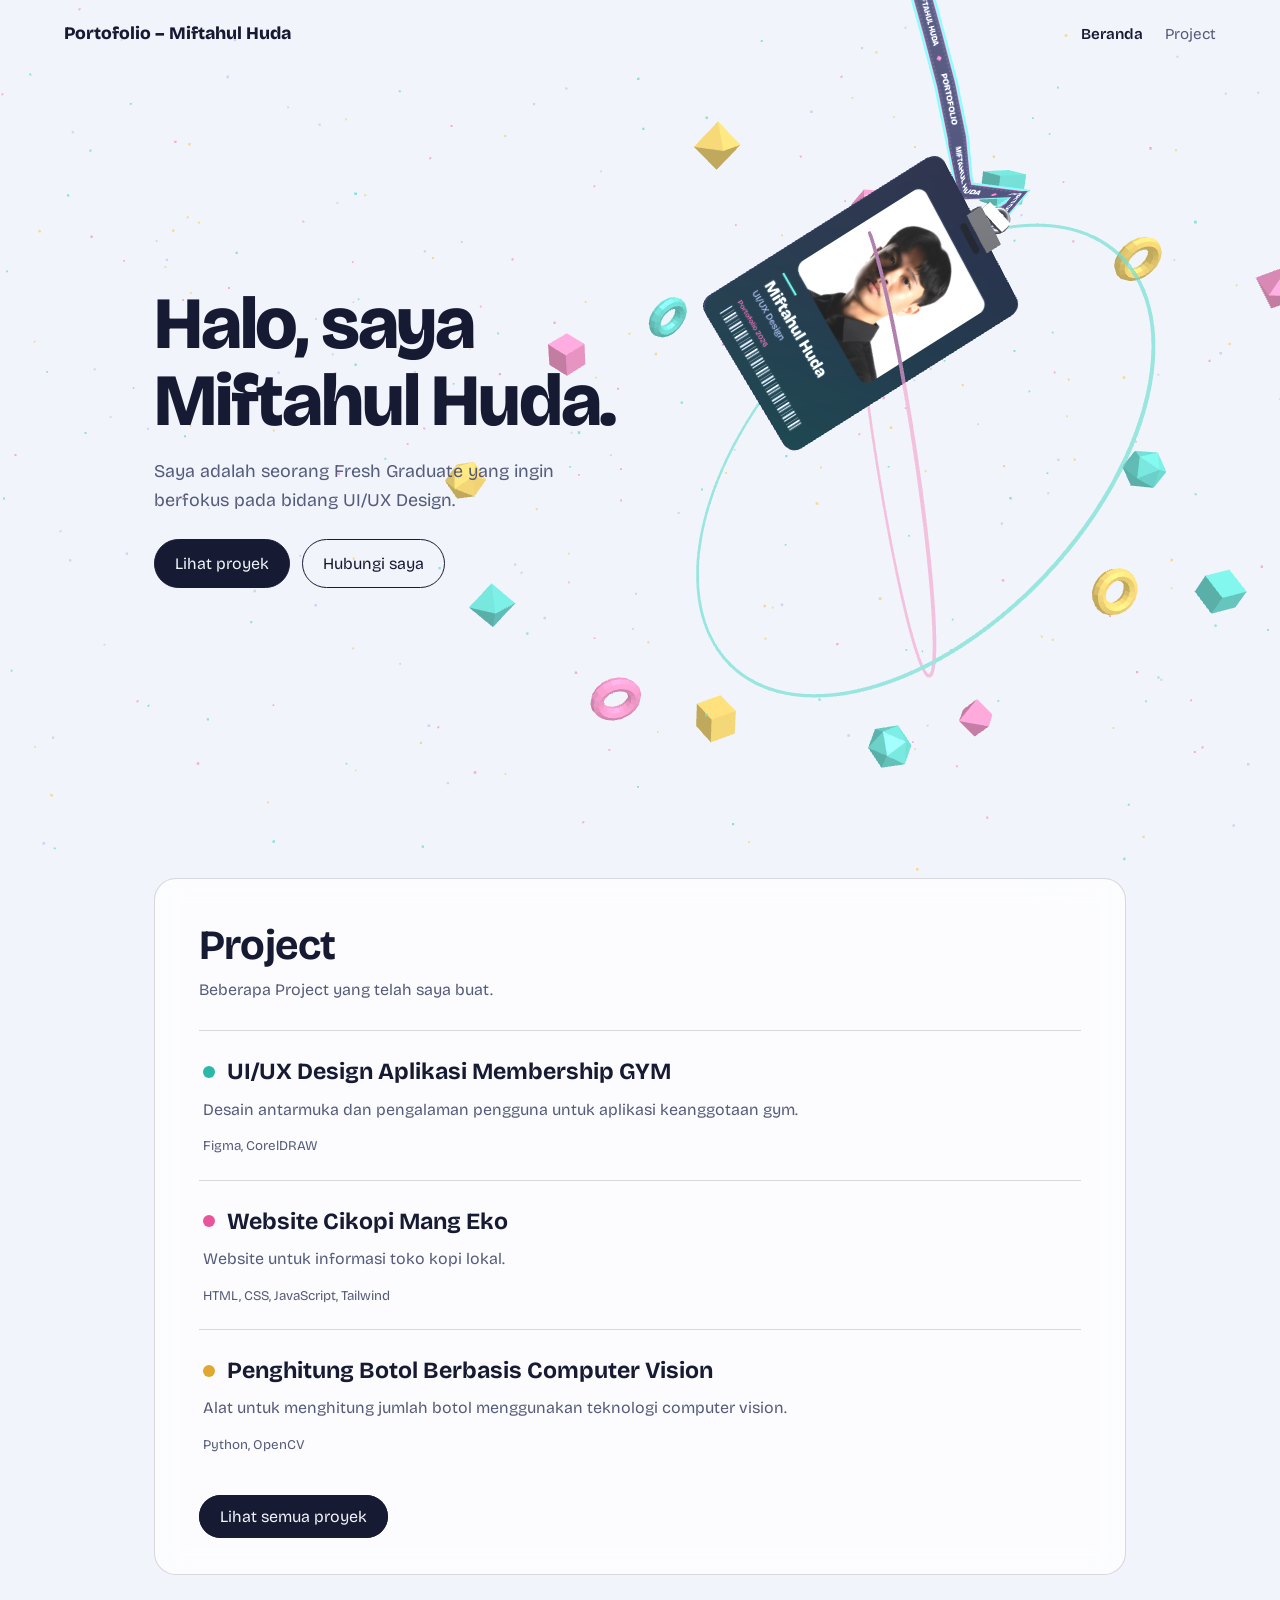
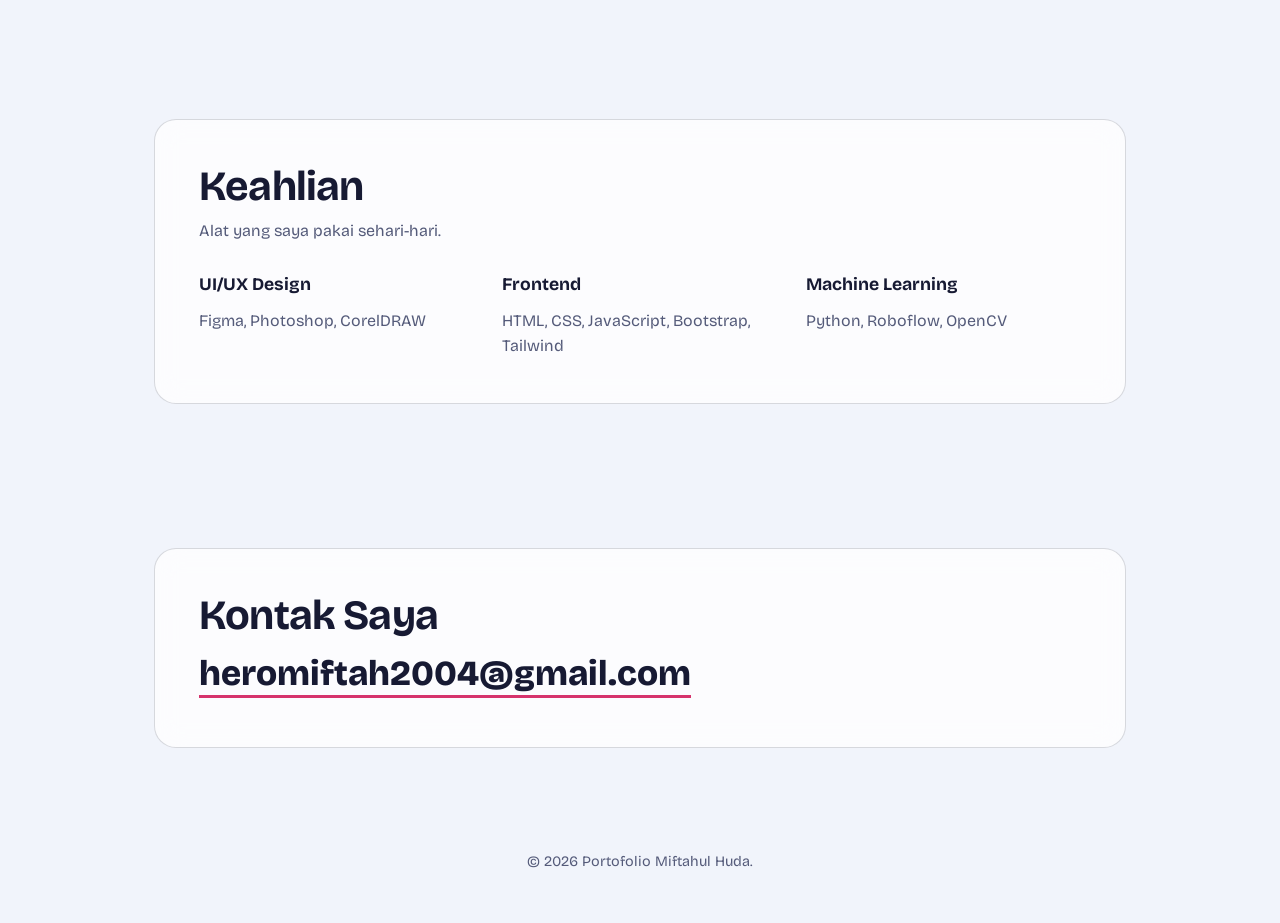
==== index.html @ 286add43 "Upload Project File Portofolio" ====
<!DOCTYPE html>
<html lang="id">
<head>
<meta charset="utf-8">
<meta name="viewport" content="width=device-width, initial-scale=1, viewport-fit=cover">
<title data-profile-title>Portofolio – Miftahul Huda</title>
<link rel="icon" href="assets/icons/favicon.svg" type="image/svg+xml">
<link rel="preconnect" href="https://fonts.googleapis.com">
<link href="https://fonts.googleapis.com/css2?family=Bricolage+Grotesque:opsz,wght@12..96,400;12..96,500;12..96,800&display=swap" rel="stylesheet">
<link rel="stylesheet" href="css/style.css">
</head>
<body>
<canvas id="gl" aria-hidden="true"></canvas>
<header>
  <b>Portofolio – <span data-profile-name>Miftahul Huda</span></b>
  <nav>
    <a href="index.html" aria-current="page">Beranda</a>
    <a href="projects.html">Project</a>
  </nav>
</header>
<main>
  <div class="wrap hero">
    <div>
      <h1 id="h1">Halo, saya Miftahul Huda.</h1>
      <p>Saya adalah seorang Fresh Graduate yang ingin berfokus pada bidang UI/UX Design.</p>
      <div class="btns">
        <a class="btn p" href="#proyek">Lihat proyek</a>
        <a class="btn" href="#kontak">Hubungi saya</a>
      </div>
    </div>
  </div>

  <section id="proyek"><div class="wrap"><div class="panel">
    <h2>Project</h2>
    <p class="sub">Beberapa Project yang telah saya buat.</p>
    <div class="proj" style="--c:#2bb8a8"><h3>UI/UX Design Aplikasi Membership GYM</h3><p>Desain antarmuka dan pengalaman pengguna untuk aplikasi keanggotaan gym.</p><small>Figma, CorelDRAW</small></div>
    <div class="proj" style="--c:#e8559a"><h3>Website Cikopi Mang Eko</h3><p>Website untuk informasi toko kopi lokal.</p><small>HTML, CSS, JavaScript, Tailwind</small></div>
    <div class="proj" style="--c:#e0a82e"><h3>Penghitung Botol Berbasis Computer Vision</h3><p>Alat untuk menghitung jumlah botol menggunakan teknologi computer vision.</p><small>Python, OpenCV</small></div>
    <div class="more"><a class="btn p" href="projects.html">Lihat semua proyek</a></div>
  </div></div></section>

  <section id="keahlian"><div class="wrap"><div class="panel">
    <h2>Keahlian</h2>
    <p class="sub">Alat yang saya pakai sehari-hari.</p>
    <div class="cols">
      <div><h3>UI/UX Design</h3><p>Figma, Photoshop, CorelDRAW</p></div>
      <div><h3>Frontend</h3><p>HTML, CSS, JavaScript, Bootstrap, Tailwind</p></div>
      <div><h3>Machine Learning</h3><p>Python, Roboflow, OpenCV</p></div>
    </div>
  </div></div></section>

  <section id="kontak"><div class="wrap"><div class="panel">
    <h2>Kontak Saya</h2>
    <!-- <p class="sub">Punya proyek atau ide? Kirim email, saya balas dalam 1–2 hari kerja.</p> -->
    <a class="mail" href="mailto:heromiftah2004@gmail.com">heromiftah2004@gmail.com</a>
  </div></div></section>
</main>
<footer>© 2026 Portofolio <span data-profile-name>Miftahul Huda</span>.</footer>

<script src="assets/vendor/three.min.js"></script>
<script src="js/config.js"></script>
<script src="js/setup.js"></script>
<script src="js/card.js"></script>
<script src="js/lanyard.js"></script>
<script src="js/effects.js"></script>
<script src="js/interaction.js"></script>
<script src="js/main.js"></script>
</body>
</html>
---- css/style.css ----
:root{
  --bg:#f1f4fb;--panel:rgba(255,255,255,.74);--tx:#171a33;--mut:#555b7a;--line:rgba(23,26,51,.16);
  --a1:#0e8f86;--a2:#d6336c;--btn:#171a33;--btnt:#f1f4fb;
  box-sizing:border-box;padding-top:env(safe-area-inset-top,0px);padding-bottom:env(safe-area-inset-bottom,0px);color-scheme:light;
}

@media (prefers-color-scheme:dark){:root:not([data-theme="light"]){
  --bg:#0f1224;--panel:rgba(20,24,48,.74);--tx:#e9edfb;--mut:#9aa3c7;--line:rgba(233,237,251,.16);
  --a1:#5ee1d0;--a2:#ff6fb5;--btn:#e9edfb;--btnt:#0f1224;color-scheme:dark}}
:root[data-theme="dark"]{
  --bg:#0f1224;--panel:rgba(20,24,48,.74);--tx:#e9edfb;--mut:#9aa3c7;--line:rgba(233,237,251,.16);
  --a1:#5ee1d0;--a2:#ff6fb5;--btn:#e9edfb;--btnt:#0f1224;color-scheme:dark}

html{
  scroll-padding-top:env(safe-area-inset-top,0px);
  scroll-behavior:smooth
}

*{box-sizing:border-box}

body{
  margin:0;background:var(--bg);
  color:var(--tx);
  font-family:"Bricolage Grotesque",system-ui,-apple-system,"Segoe UI",sans-serif;line-height:1.6;overflow-x:hidden
}

#gl{
  position:fixed;
  inset:0;
  width:100%;
  height:100%;
  z-index:0;
  display:block
}

main,header{
  position:relative;
  z-index:1
}

header{
  display:flex;
  justify-content:space-between;
  align-items:center;
  padding:20px clamp(20px,5vw,64px)
}

header b{
  font-weight:800;
  font-size:1.1rem
}

nav{
  display:flex;
  gap:22px;
  font-size:.95rem
}

nav a[aria-current]{
  color:var(--tx);font-weight:600
}

a{
  color:inherit
}

nav a{
  text-decoration:none;
  color:var(--mut)
}

nav a:hover{
  color:var(--tx)
}

:focus-visible,.btn:focus-within{
  outline:2px solid var(--a1);
  outline-offset:3px
}

.wrap{
  max-width:1100px;
  margin:0 auto;padding:0 clamp(20px,5vw,64px)
}

.hero{
  min-height:82vh;
  display:flex;
  align-items:center
}

.hero>div{
  max-width:min(520px,100%)
}

.hero h1{
  font-size:clamp(2.4rem,6vw,4.6rem);
  line-height:1.04;
  margin:0 0 18px;
  font-weight:800;
  letter-spacing:-.03em;overflow-wrap:anywhere
}

.hero p{
  font-size:1.12rem;
  color:var(--mut);
  max-width:36ch;margin:0 0 24px
}

.btns{
  display:flex;
  gap:12px;
  flex-wrap:wrap
}

.btn{
  padding:11px 20px;border-radius:999px;
  text-decoration:none;
  font:600 1rem inherit;
  font-family:inherit;
  border:1.5px solid var(--tx);
  background:none;color:var(--tx);
  cursor:pointer;transition:transform .2s
}

.btn.p{
  background:var(--btn);
  color:var(--btnt);
  border-color:var(--btn)
}

.btn:hover{
  transform:translateY(-2px)
}

.hint{
  margin-top:26px;font-size:.88rem;color:var(--mut)
}

section{
  padding:72px 0
}

.panel{
  background:var(--panel);
  backdrop-filter:blur(14px);
  -webkit-backdrop-filter:blur(14px);
  border:1px solid var(--line);
  border-radius:22px;padding:clamp(22px,4vw,44px)
}

h2{
  font-size:clamp(1.8rem,4vw,2.6rem);
  margin:0 0 8px;letter-spacing:-.02em;line-height:1.1
}

.sub{
  color:var(--mut);
  margin:0 0 28px;max-width:52ch
}

.proj{
  border-top:1px solid var(--line);padding:22px 4px
}

.proj:last-child{
  border-bottom:1px solid var(--line)
}

.proj h3{
  margin:0;
  font-size:1.45rem;display:flex;
  align-items:center;gap:12px
}

.proj h3::before{
  content:"";
  width:12px;
  height:12px;
  border-radius:50%;
  background:var(--c);flex:none
}

.proj p{
  margin:6px 0 10px
  ;color:var(--mut);
  max-width:60ch
}

.proj small{
  color:var(--mut)
}

.cols{
  display:grid;
  grid-template-columns:repeat(auto-fit,minmax(220px,1fr));
  gap:28px
}

.cols h3{
  margin:0 0 8px;
  font-size:1.1rem
}

.cols p{
  margin:0;color:var(--mut)
}

.mail{
  font-size:clamp(1.3rem,4vw,2.2rem);
  font-weight:800;
  text-decoration:none;
  border-bottom:3px solid var(--a2)
}

footer{
  position:relative;
  z-index:1;
  text-align:center;
  color:var(--mut);
  padding:30px 20px 50px;
  font-size:.9rem
}

@media(max-width:860px){
  .hero{align-items:flex-start;
    padding-top:4vh}.hero>div{max-width:100%}.hero h1{font-size:2.2rem}.hero p{margin-bottom:16px}.hint{margin-top:14px}
  }

@media(max-width:640px){
  nav{gap:14px;font-size:.85rem}
}

@media(prefers-reduced-motion:reduce){
  html{scroll-behavior:auto}*{transition:none!important}
}

.more{margin-top:26px}
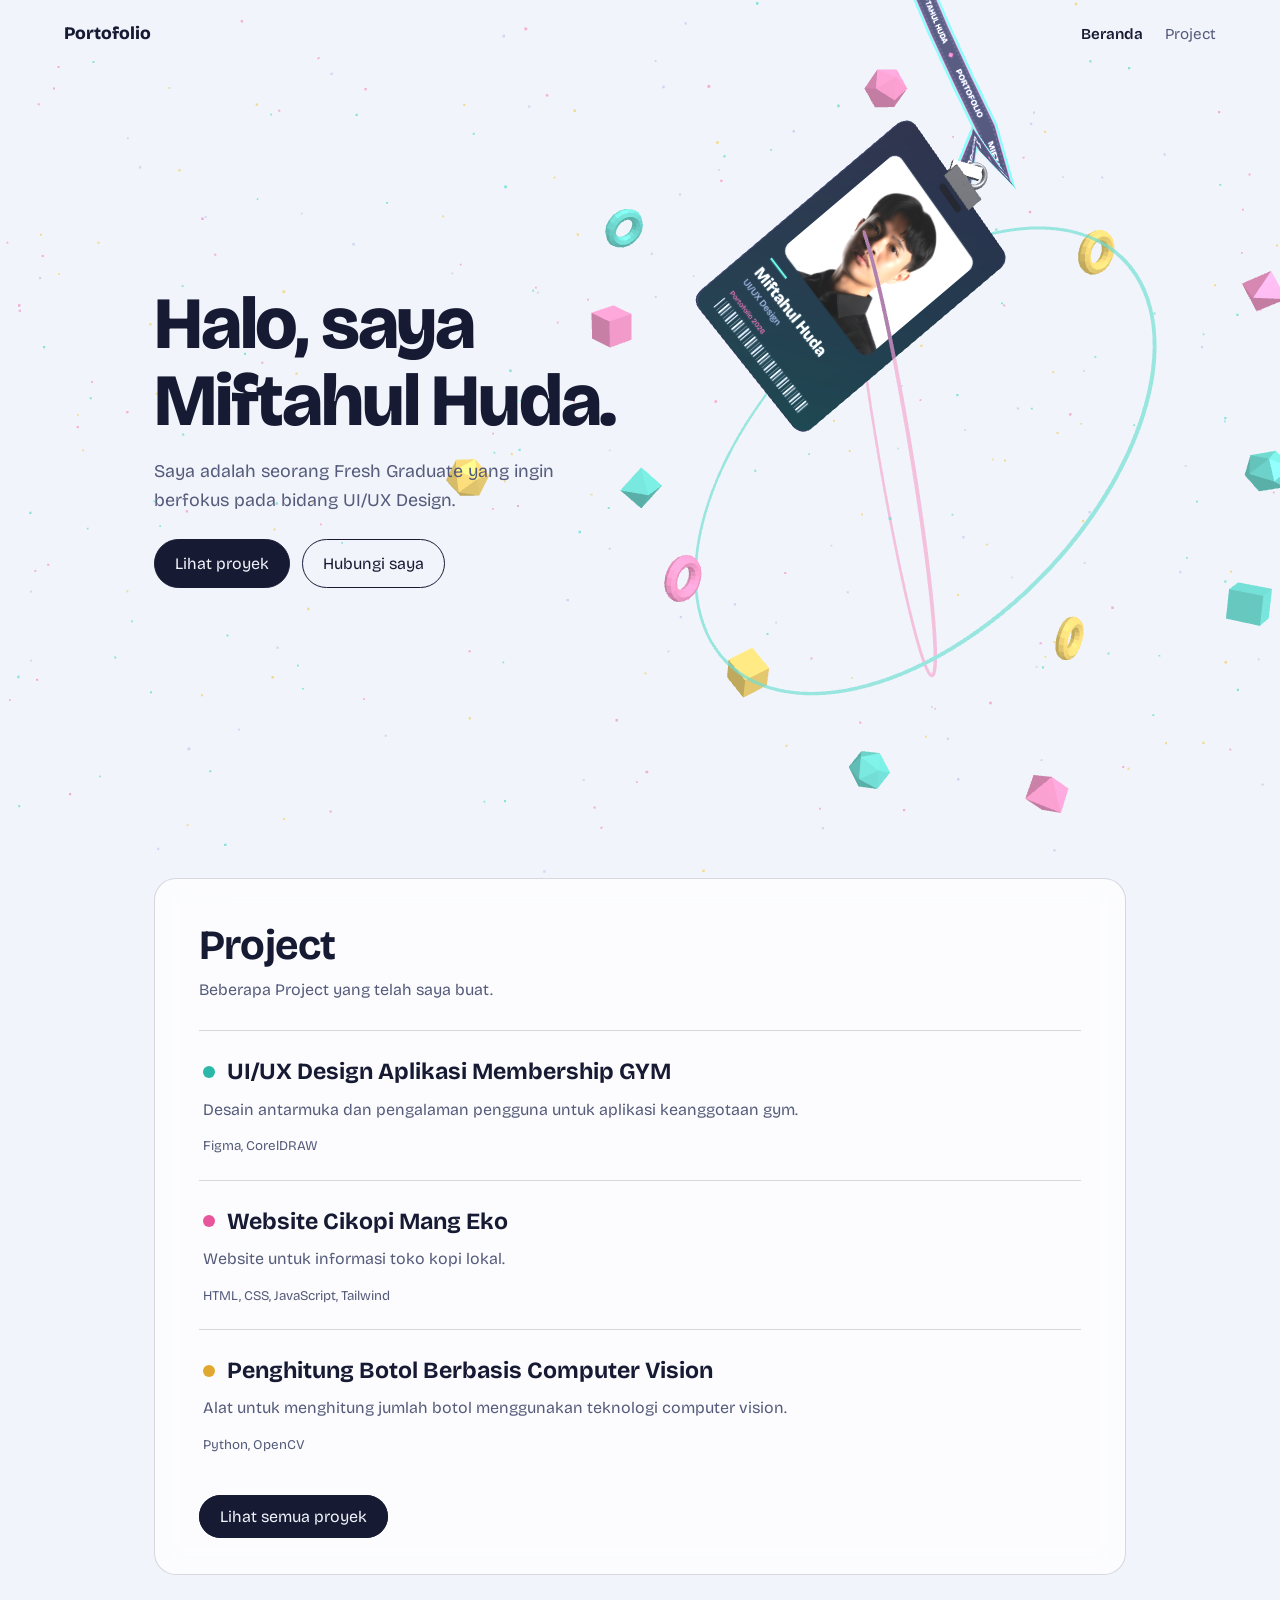
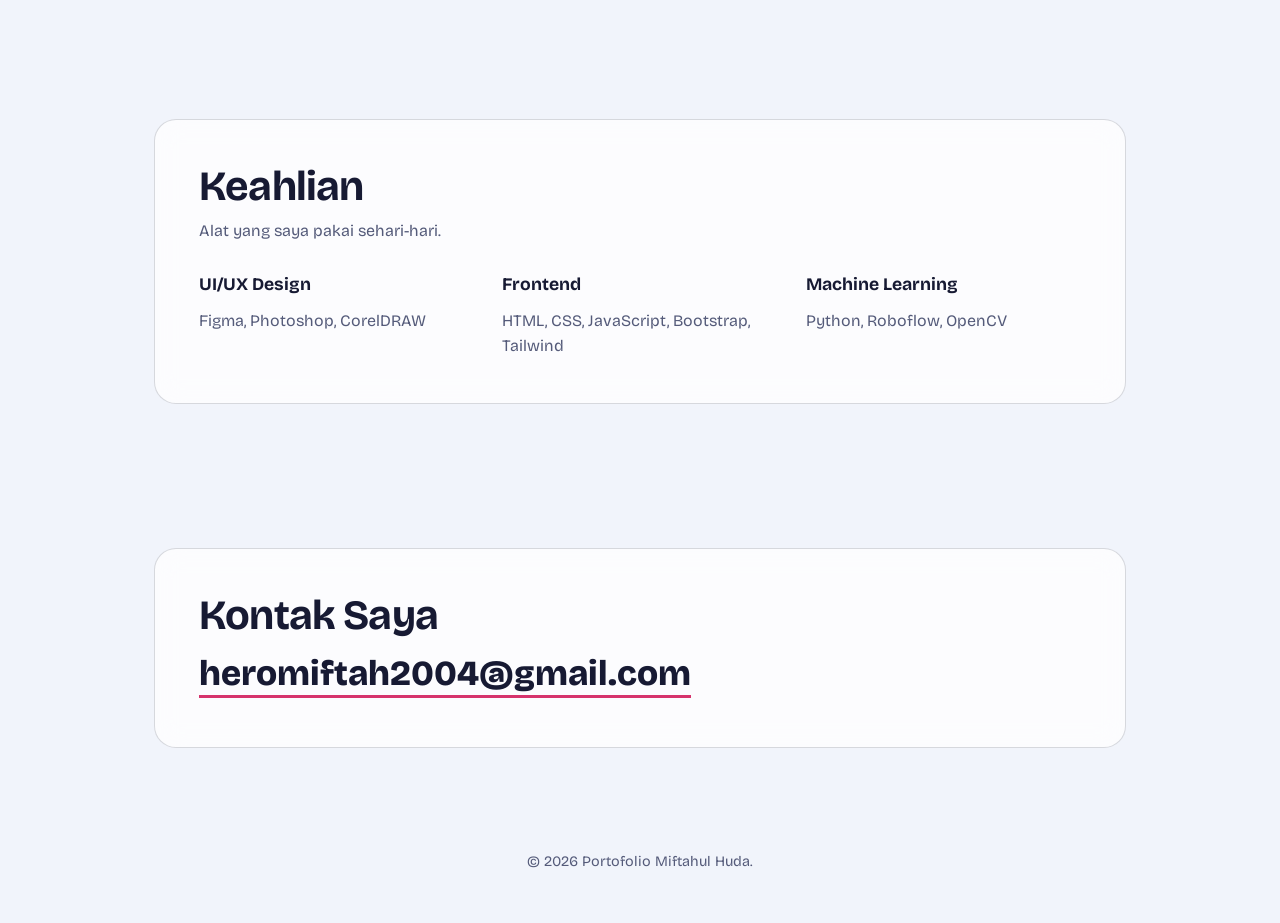
==== commit c59c20d9: "Perbaikan dan Penambahan data Card" ====
--- a/index.html
+++ b/index.html
@@ -12,7 +12,7 @@
 <body>
 <canvas id="gl" aria-hidden="true"></canvas>
 <header>
-  <b>Portofolio – <span data-profile-name>Miftahul Huda</span></b>
+  <b>Portofolio</b>
   <nav>
     <a href="index.html" aria-current="page">Beranda</a>
     <a href="projects.html">Project</a>
